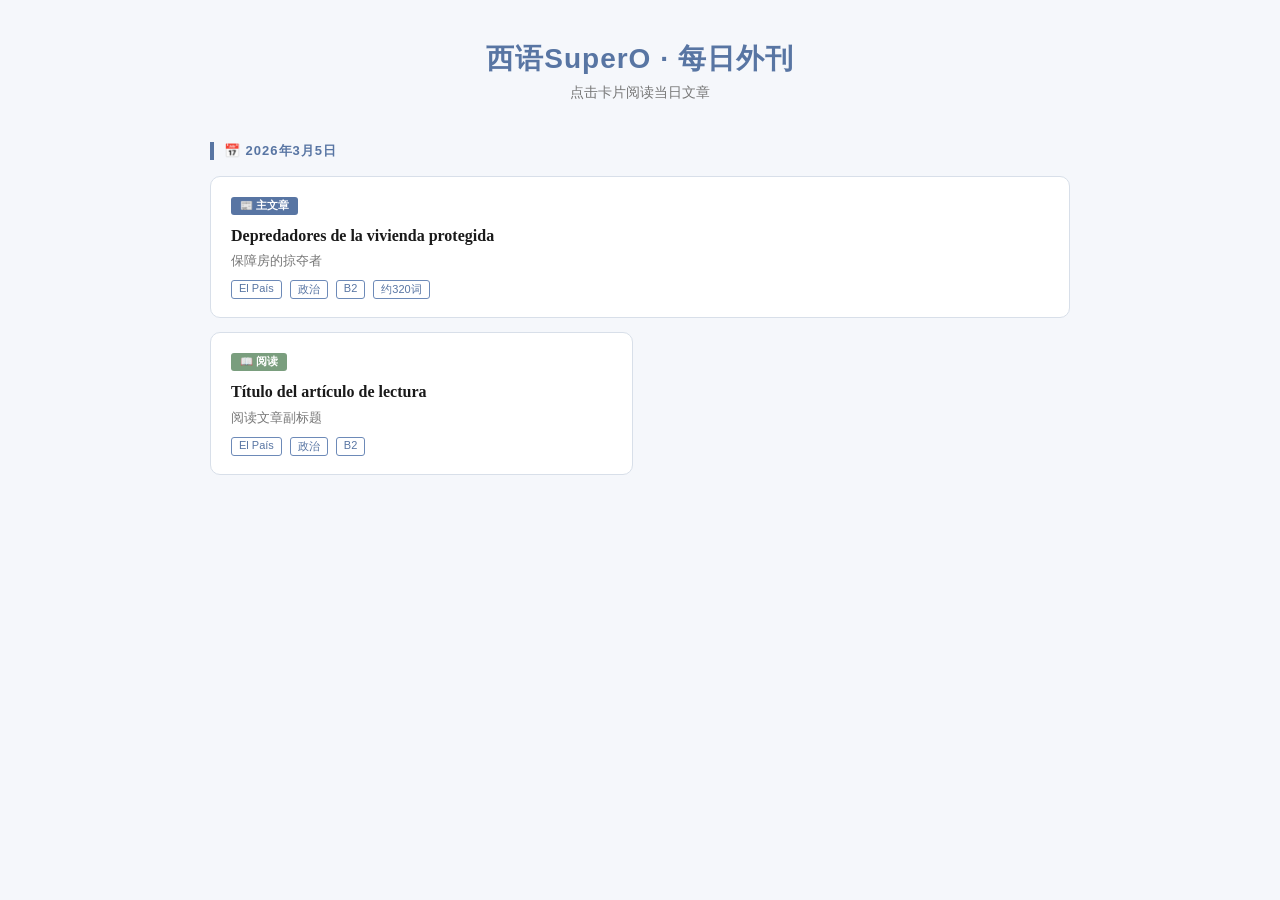
==== index.html @ 695f02c0 "Add files via upload" ====
<!DOCTYPE html>
<html lang="zh">
<head>
  <meta charset="UTF-8"/>
  <meta name="viewport" content="width=device-width, initial-scale=1.0"/>
  <title>西语SuperO · 每日外刊</title>
  <style>
    :root {
      --brand:   #5875a3;
      --accent:  #6d8ab8;
      --border:  #d8dfe9;
      --bg:      #f5f7fb;
      --text:    #1a1a1a;
      --muted:   #777;
      --font-zh: 'PingFang SC', 'Hiragino Sans GB', 'Microsoft YaHei', sans-serif;
      --font-es: 'Georgia', 'Times New Roman', serif;
    }

    * { box-sizing: border-box; margin: 0; padding: 0; }

    body {
      font-family: var(--font-zh);
      background: var(--bg);
      color: var(--text);
      min-height: 100vh;
      padding: 40px 20px;
    }

    /* ── 顶部标题 ── */
    .site-header {
      text-align: center;
      margin-bottom: 40px;
    }

    .site-title {
      font-size: 28px;
      font-weight: 700;
      color: var(--brand);
      letter-spacing: 1px;
    }

    .site-sub {
      font-size: 14px;
      color: var(--muted);
      margin-top: 6px;
    }

    /* ── 每日一组 ── */
    .day-group {
      max-width: 860px;
      margin: 0 auto 48px auto;
    }

    .day-label {
      font-size: 13px;
      font-weight: 700;
      color: var(--brand);
      border-left: 4px solid var(--brand);
      padding-left: 10px;
      margin-bottom: 16px;
      letter-spacing: 1px;
    }

    /* ── 卡片网格 ── */
    .card-grid {
      display: grid;
      grid-template-columns: 1fr 1fr;
      gap: 14px;
    }

    /* 主文章卡片占满整行 */
    .card.main { grid-column: 1 / -1; }

    .card {
      background: #fff;
      border: 1px solid var(--border);
      border-radius: 10px;
      padding: 18px 20px;
      text-decoration: none;
      color: inherit;
      display: block;
      transition: box-shadow 0.2s, transform 0.2s;
      position: relative;
    }

    .card:hover {
      box-shadow: 0 4px 18px rgba(88,117,163,0.15);
      transform: translateY(-2px);
    }

    .card-type {
      font-size: 10.5px;
      font-weight: 700;
      color: #fff;
      padding: 2px 9px;
      border-radius: 3px;
      display: inline-block;
      margin-bottom: 10px;
    }

    .card-type.main-tag   { background: var(--brand); }
    .card-type.read-tag   { background: #7a9e7e; }

    .card-title-es {
      font-family: var(--font-es);
      font-size: 16px;
      font-weight: 700;
      line-height: 1.4;
      margin-bottom: 5px;
      color: var(--text);
    }

    .card-title-zh {
      font-size: 13px;
      color: var(--muted);
      margin-bottom: 10px;
    }

    .card-meta {
      display: flex;
      gap: 8px;
      flex-wrap: wrap;
    }

    .meta-tag {
      font-size: 11px;
      color: var(--brand);
      border: 1px solid var(--accent);
      padding: 1px 7px;
      border-radius: 3px;
    }

    /* ── 空状态 ── */
    .empty {
      text-align: center;
      color: var(--muted);
      font-size: 14px;
      padding: 60px 0;
    }
  </style>
</head>
<body>

<header class="site-header">
  <div class="site-title">西语SuperO · 每日外刊</div>
  <div class="site-sub">点击卡片阅读当日文章</div>
</header>

<div id="home-body"></div>

<script>
  // ── 在这里登记每一期的文章 ──────────────────────────────
  // 每新增一期，在最前面加一个对象即可
  const ISSUES = [
    {
      date: "2026年3月5日",
      main: "001",          // articles/001.json
      readings: ["001", "002", "003", "004"]  // reading-articles/001~004.json
    }
    // 下一期：
    // {
    //   date: "2026年3月6日",
    //   main: "002",
    //   readings: ["005", "006", "007", "008"]
    // }
  ];
  // ────────────────────────────────────────────────────────

  async function loadCard(type, file) {
    const folder = type === 'main' ? 'articles' : 'reading-articles';
    const res    = await fetch(`${folder}/${file}.json`);
    return res.json();
  }

  async function buildHome() {
    const container = document.getElementById('home-body');

    for (const issue of ISSUES) {
      const group = document.createElement('div');
      group.className = 'day-group';
      group.innerHTML = `<div class="day-label">📅 ${issue.date}</div>`;

      const grid = document.createElement('div');
      grid.className = 'card-grid';

      // 主文章
      try {
        const data = await loadCard('main', issue.main);
        const a    = document.createElement('a');
        a.className = 'card main';
        a.href      = `index.html?article=${issue.main}`;
        a.innerHTML = `
          <span class="card-type main-tag">📰 主文章</span>
          <div class="card-title-es">${data.title}</div>
          <div class="card-title-zh">${data.subtitle}</div>
          <div class="card-meta">
            <span class="meta-tag">${data.source}</span>
            <span class="meta-tag">${data.category}</span>
            <span class="meta-tag">${data.difficulty}</span>
            <span class="meta-tag">${data.wordCount}</span>
          </div>`;
        grid.appendChild(a);
      } catch(e) { console.warn('主文章加载失败', issue.main); }

      // 4篇阅读
      for (const file of issue.readings) {
        try {
          const data = await loadCard('reading', file);
          const a    = document.createElement('a');
          a.className = 'card';
          a.href      = `reading.html?article=${file}`;
          a.innerHTML = `
            <span class="card-type read-tag">📖 阅读</span>
            <div class="card-title-es">${data.title}</div>
            <div class="card-title-zh">${data.subtitle}</div>
            <div class="card-meta">
              <span class="meta-tag">${data.source}</span>
              <span class="meta-tag">${data.category}</span>
              <span class="meta-tag">${data.difficulty}</span>
            </div>`;
          grid.appendChild(a);
        } catch(e) { console.warn('阅读文章加载失败', file); }
      }

      group.appendChild(grid);
      container.appendChild(group);
    }
  }

  buildHome();
</script>
</body>
</html>
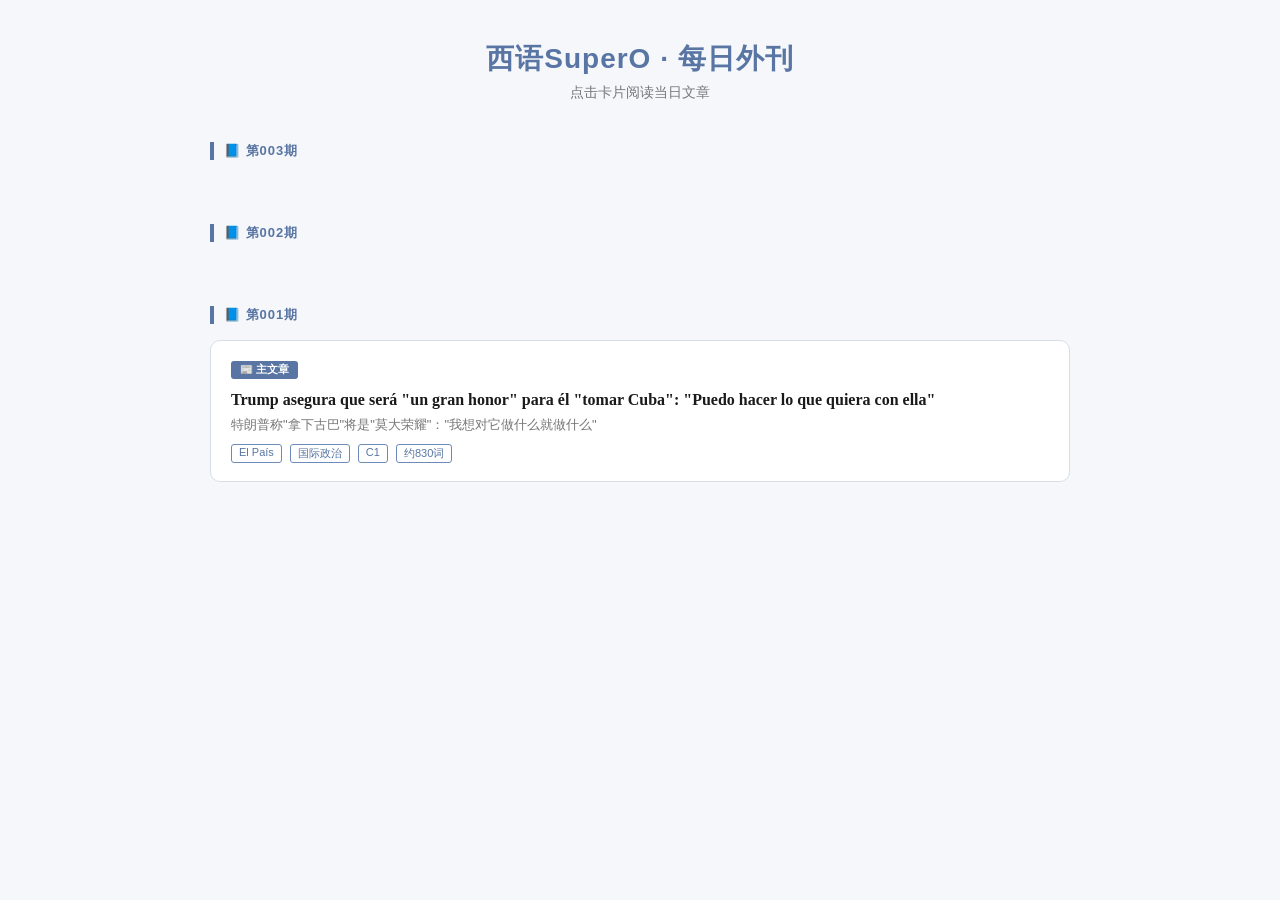
==== commit 4a372370: "更新首页期数显示" ====
--- a/index.html
+++ b/index.html
@@ -152,18 +152,22 @@
   // ── 在这里登记每一期的文章 ──────────────────────────────
   // 每新增一期，在最前面加一个对象即可
   const ISSUES = [
-    {
-      date: "2026年3月5日",
-      main: "001",          // articles/001.json
-      readings: ["001", "002", "003", "004"]  // reading-articles/001~004.json
-    }
-    // 下一期：
-    // {
-    //   date: "2026年3月6日",
-    //   main: "002",
-    //   readings: ["005", "006", "007", "008"]
-    // }
-  ];
+  {
+    label: "第003期",
+    main: "003",
+    readings: ["003-1", "003-2", "003-3", "003-4"]
+  },
+  {
+    label: "第002期",
+    main: "002",
+    readings: ["002-1", "002-2", "002-3", "002-4"]
+  },
+  {
+    label: "第001期",
+    main: "001",
+    readings: ["001-1", "001-2", "001-3", "001-4"]
+  }
+];
   // ────────────────────────────────────────────────────────
 
   async function loadCard(type, file) {
@@ -178,7 +182,7 @@
     for (const issue of ISSUES) {
       const group = document.createElement('div');
       group.className = 'day-group';
-      group.innerHTML = `<div class="day-label">📅 ${issue.date}</div>`;
+      group.innerHTML = `<div class="day-label">📘 ${issue.label}</div>`;
 
       const grid = document.createElement('div');
       grid.className = 'card-grid';
@@ -188,7 +192,7 @@
         const data = await loadCard('main', issue.main);
         const a    = document.createElement('a');
         a.className = 'card main';
-        a.href      = `index.html?article=${issue.main}`;
+        a.href      = `article.html?article=${issue.main}`;
         a.innerHTML = `
           <span class="card-type main-tag">📰 主文章</span>
           <div class="card-title-es">${data.title}</div>
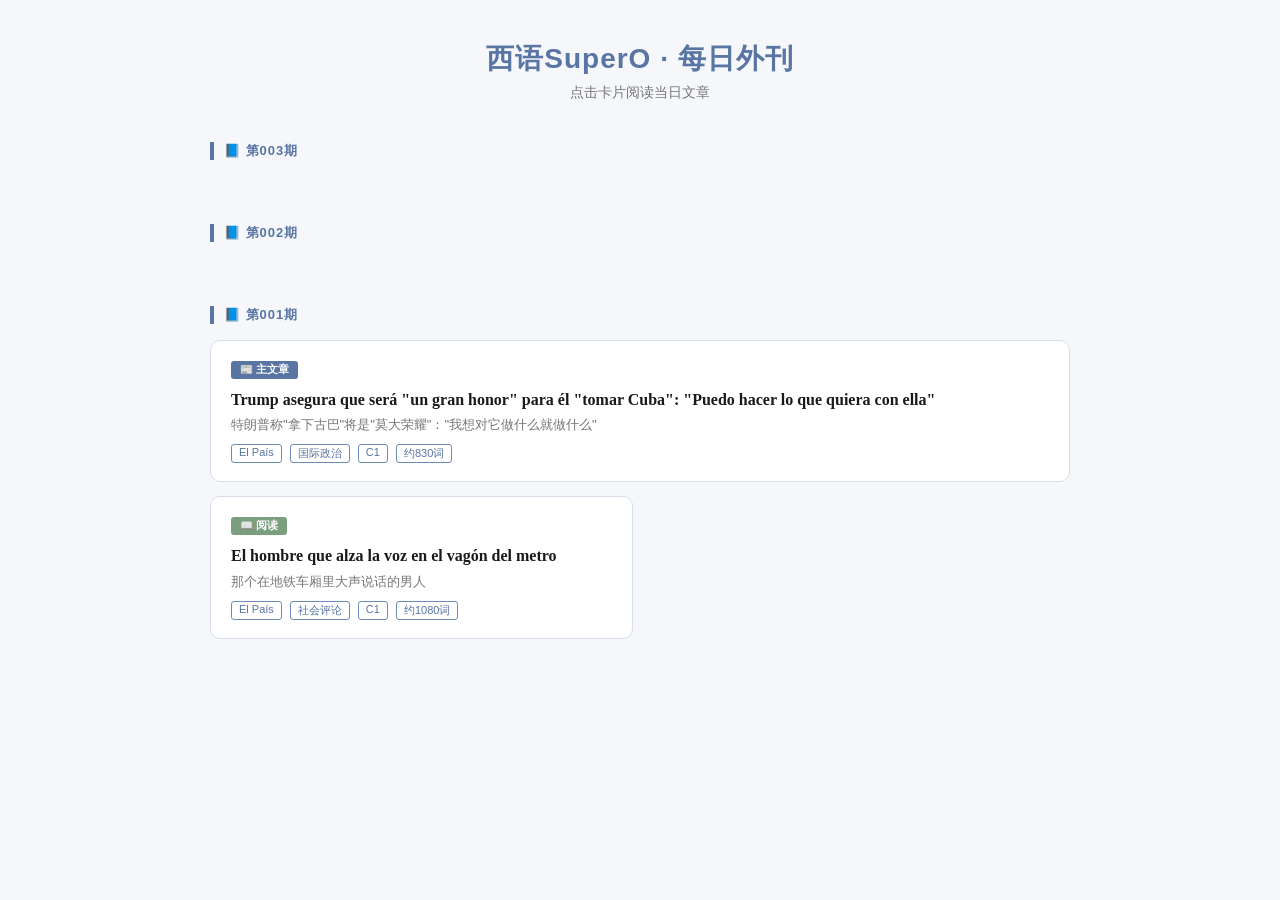
==== commit 5c860f57: "加入wordcount的json" ====
--- a/index.html
+++ b/index.html
@@ -221,6 +221,7 @@
               <span class="meta-tag">${data.source}</span>
               <span class="meta-tag">${data.category}</span>
               <span class="meta-tag">${data.difficulty}</span>
+              <span class="meta-tag">${data.wordCount}</span>
             </div>`;
           grid.appendChild(a);
         } catch(e) { console.warn('阅读文章加载失败', file); }
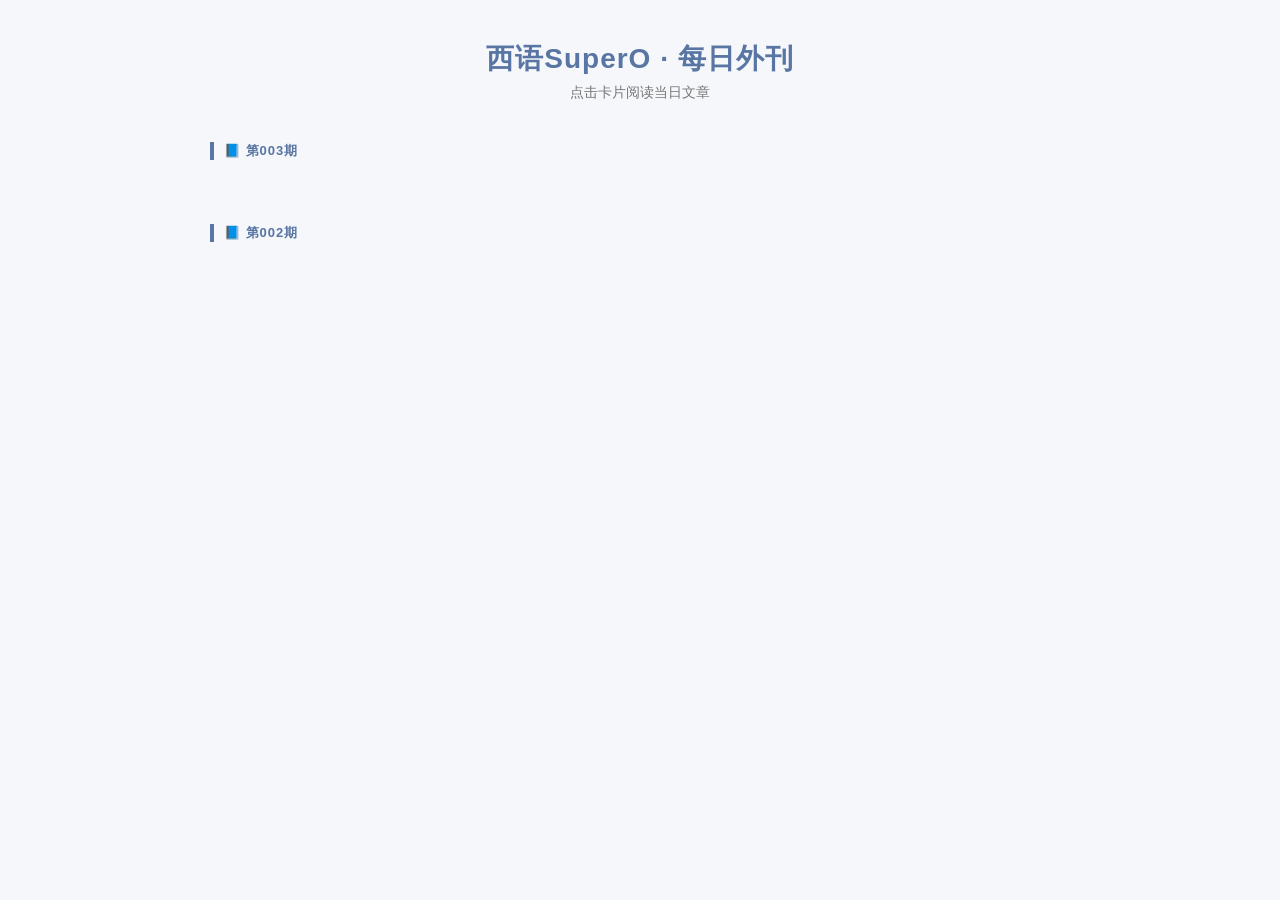
==== commit 6b5e8ad9: "整体大修" ====
--- a/index.html
+++ b/index.html
@@ -151,23 +151,25 @@
 <script>
   // ── 在这里登记每一期的文章 ──────────────────────────────
   // 每新增一期，在最前面加一个对象即可
+  // mains：当期3篇主文章的文件名数组，排序为 001-1 / 001-2 / 001-3
+  // readings：副文章模块保留，暂不填内容则传空数组 []
   const ISSUES = [
-  {
-    label: "第003期",
-    main: "003",
-    readings: ["003-1", "003-2", "003-3", "003-4"]
-  },
-  {
-    label: "第002期",
-    main: "002",
-    readings: ["002-1", "002-2", "002-3", "002-4"]
-  },
-  {
-    label: "第001期",
-    main: "001",
-    readings: ["001-1", "001-2", "001-3", "001-4"]
-  }
-];
+    {
+      label: "第003期",
+      mains: ["003-1", "003-2", "003-3"],
+      readings: ["003-r1", "003-r2", "003-r3", "003-r4"]
+    },
+    {
+      label: "第002期",
+      mains: ["002-1", "002-2", "002-3"],
+      readings: ["002-r1", "002-r2", "002-r3", "002-r4"]
+    },
+    {
+      label: "第001期",
+      mains: ["001-1", "001-2", "001-3"],
+      readings: ["001-r1", "001-r2", "001-r3", "001-r4"]
+    }
+  ];
   // ────────────────────────────────────────────────────────
 
   async function loadCard(type, file) {
@@ -187,26 +189,28 @@
       const grid = document.createElement('div');
       grid.className = 'card-grid';
 
-      // 主文章
-      try {
-        const data = await loadCard('main', issue.main);
-        const a    = document.createElement('a');
-        a.className = 'card main';
-        a.href      = `article.html?article=${issue.main}`;
-        a.innerHTML = `
-          <span class="card-type main-tag">📰 主文章</span>
-          <div class="card-title-es">${data.title}</div>
-          <div class="card-title-zh">${data.subtitle}</div>
-          <div class="card-meta">
-            <span class="meta-tag">${data.source}</span>
-            <span class="meta-tag">${data.category}</span>
-            <span class="meta-tag">${data.difficulty}</span>
-            <span class="meta-tag">${data.wordCount}</span>
-          </div>`;
-        grid.appendChild(a);
-      } catch(e) { console.warn('主文章加载失败', issue.main); }
-
-      // 4篇阅读
+      // 3篇主文章，每篇各占整行
+      for (const file of issue.mains) {
+        try {
+          const data = await loadCard('main', file);
+          const a    = document.createElement('a');
+          a.className = 'card main';
+          a.href      = `article.html?article=${file}`;
+          a.innerHTML = `
+            <span class="card-type main-tag">📰 主文章</span>
+            <div class="card-title-es">${data.title}</div>
+            <div class="card-title-zh">${data.subtitle}</div>
+            <div class="card-meta">
+              <span class="meta-tag">${data.source}</span>
+              <span class="meta-tag">${data.category}</span>
+              <span class="meta-tag">${data.difficulty}</span>
+              <span class="meta-tag">${data.wordCount}</span>
+            </div>`;
+          grid.appendChild(a);
+        } catch(e) { console.warn('主文章加载失败', file); }
+      }
+
+      // 副文章模块保留，readings 为空数组时自动跳过
       for (const file of issue.readings) {
         try {
           const data = await loadCard('reading', file);
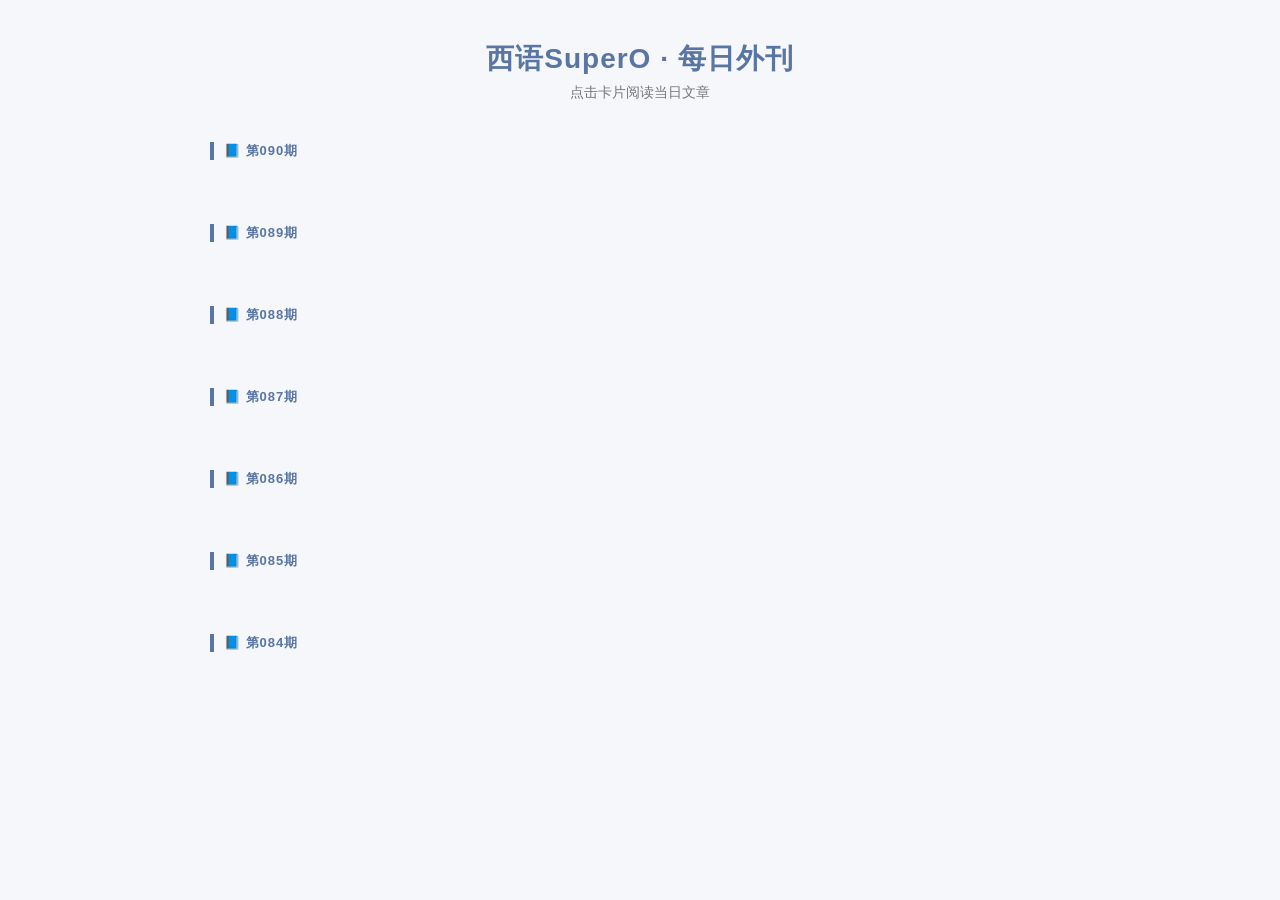
==== commit 67e2f23f: "90天目录" ====
--- a/index.html
+++ b/index.html
@@ -26,7 +26,6 @@
       padding: 40px 20px;
     }
 
-    /* ── 顶部标题 ── */
     .site-header {
       text-align: center;
       margin-bottom: 40px;
@@ -45,7 +44,6 @@
       margin-top: 6px;
     }
 
-    /* ── 每日一组 ── */
     .day-group {
       max-width: 860px;
       margin: 0 auto 48px auto;
@@ -61,15 +59,11 @@
       letter-spacing: 1px;
     }
 
-    /* ── 卡片网格 ── */
     .card-grid {
       display: grid;
       grid-template-columns: 1fr 1fr;
       gap: 14px;
     }
-
-    /* 主文章卡片占满整行 */
-    .card.main { grid-column: 1 / -1; }
 
     .card {
       background: #fff;
@@ -80,7 +74,7 @@
       color: inherit;
       display: block;
       transition: box-shadow 0.2s, transform 0.2s;
-      position: relative;
+      grid-column: 1 / -1;
     }
 
     .card:hover {
@@ -92,14 +86,12 @@
       font-size: 10.5px;
       font-weight: 700;
       color: #fff;
+      background: var(--brand);
       padding: 2px 9px;
       border-radius: 3px;
       display: inline-block;
       margin-bottom: 10px;
     }
-
-    .card-type.main-tag   { background: var(--brand); }
-    .card-type.read-tag   { background: #7a9e7e; }
 
     .card-title-es {
       font-family: var(--font-es);
@@ -130,7 +122,6 @@
       border-radius: 3px;
     }
 
-    /* ── 空状态 ── */
     .empty {
       text-align: center;
       color: var(--muted);
@@ -149,55 +140,58 @@
 <div id="home-body"></div>
 
 <script>
-  // ── 在这里登记每一期的文章 ──────────────────────────────
-  // 每新增一期，在最前面加一个对象即可
-  // mains：当期3篇主文章的文件名数组，排序为 001-1 / 001-2 / 001-3
-  // readings：副文章模块保留，暂不填内容则传空数组 []
-  const ISSUES = [
-    {
-      label: "第003期",
-      mains: ["003-1", "003-2", "003-3"],
-      readings: ["003-r1", "003-r2", "003-r3", "003-r4"]
-    },
-    {
-      label: "第002期",
-      mains: ["002-1", "002-2", "002-3"],
-      readings: ["002-r1", "002-r2", "002-r3", "002-r4"]
-    },
-    {
-      label: "第001期",
-      mains: ["001-1", "001-2", "001-3"],
-      readings: ["001-r1", "001-r2", "001-r3", "001-r4"]
-    }
-  ];
-  // ────────────────────────────────────────────────────────
-
-  async function loadCard(type, file) {
-    const folder = type === 'main' ? 'articles' : 'reading-articles';
-    const res    = await fetch(`${folder}/${file}.json`);
-    return res.json();
+  // 从文件名提取期号，例如 "003-1" → "003"
+  function getIssueNumber(filename) {
+    return filename.split('-')[0];
+  }
+
+  // "003" → "第003期"
+  function formatLabel(issueNum) {
+    return `第${issueNum}期`;
   }
 
   async function buildHome() {
     const container = document.getElementById('home-body');
 
-    for (const issue of ISSUES) {
+    // 1. 读取 index.json 获取所有文件名
+    let files = [];
+    try {
+      const res = await fetch('index.json');
+      files = await res.json();
+    } catch(e) {
+      container.innerHTML = '<div class="empty">暂无内容</div>';
+      return;
+    }
+
+    // 2. 按期号分组，保持顺序
+    const groupMap = new Map();
+    for (const file of files) {
+      const issueNum = getIssueNumber(file);
+      if (!groupMap.has(issueNum)) {
+        groupMap.set(issueNum, []);
+      }
+      groupMap.get(issueNum).push(file);
+    }
+
+    // 3. 逐组渲染
+    for (const [issueNum, fileList] of groupMap) {
       const group = document.createElement('div');
       group.className = 'day-group';
-      group.innerHTML = `<div class="day-label">📘 ${issue.label}</div>`;
+      group.innerHTML = `<div class="day-label">📘 ${formatLabel(issueNum)}</div>`;
 
       const grid = document.createElement('div');
       grid.className = 'card-grid';
 
-      // 3篇主文章，每篇各占整行
-      for (const file of issue.mains) {
+      for (const file of fileList) {
         try {
-          const data = await loadCard('main', file);
-          const a    = document.createElement('a');
-          a.className = 'card main';
+          const res  = await fetch(`articles/${file}.json`);
+          const data = await res.json();
+
+          const a = document.createElement('a');
+          a.className = 'card';
           a.href      = `article.html?article=${file}`;
           a.innerHTML = `
-            <span class="card-type main-tag">📰 主文章</span>
+            <span class="card-type">📰 主文章</span>
             <div class="card-title-es">${data.title}</div>
             <div class="card-title-zh">${data.subtitle}</div>
             <div class="card-meta">
@@ -207,28 +201,9 @@
               <span class="meta-tag">${data.wordCount}</span>
             </div>`;
           grid.appendChild(a);
-        } catch(e) { console.warn('主文章加载失败', file); }
-      }
-
-      // 副文章模块保留，readings 为空数组时自动跳过
-      for (const file of issue.readings) {
-        try {
-          const data = await loadCard('reading', file);
-          const a    = document.createElement('a');
-          a.className = 'card';
-          a.href      = `reading.html?article=${file}`;
-          a.innerHTML = `
-            <span class="card-type read-tag">📖 阅读</span>
-            <div class="card-title-es">${data.title}</div>
-            <div class="card-title-zh">${data.subtitle}</div>
-            <div class="card-meta">
-              <span class="meta-tag">${data.source}</span>
-              <span class="meta-tag">${data.category}</span>
-              <span class="meta-tag">${data.difficulty}</span>
-              <span class="meta-tag">${data.wordCount}</span>
-            </div>`;
-          grid.appendChild(a);
-        } catch(e) { console.warn('阅读文章加载失败', file); }
+        } catch(e) {
+          console.warn('文章加载失败:', file);
+        }
       }
 
       group.appendChild(grid);
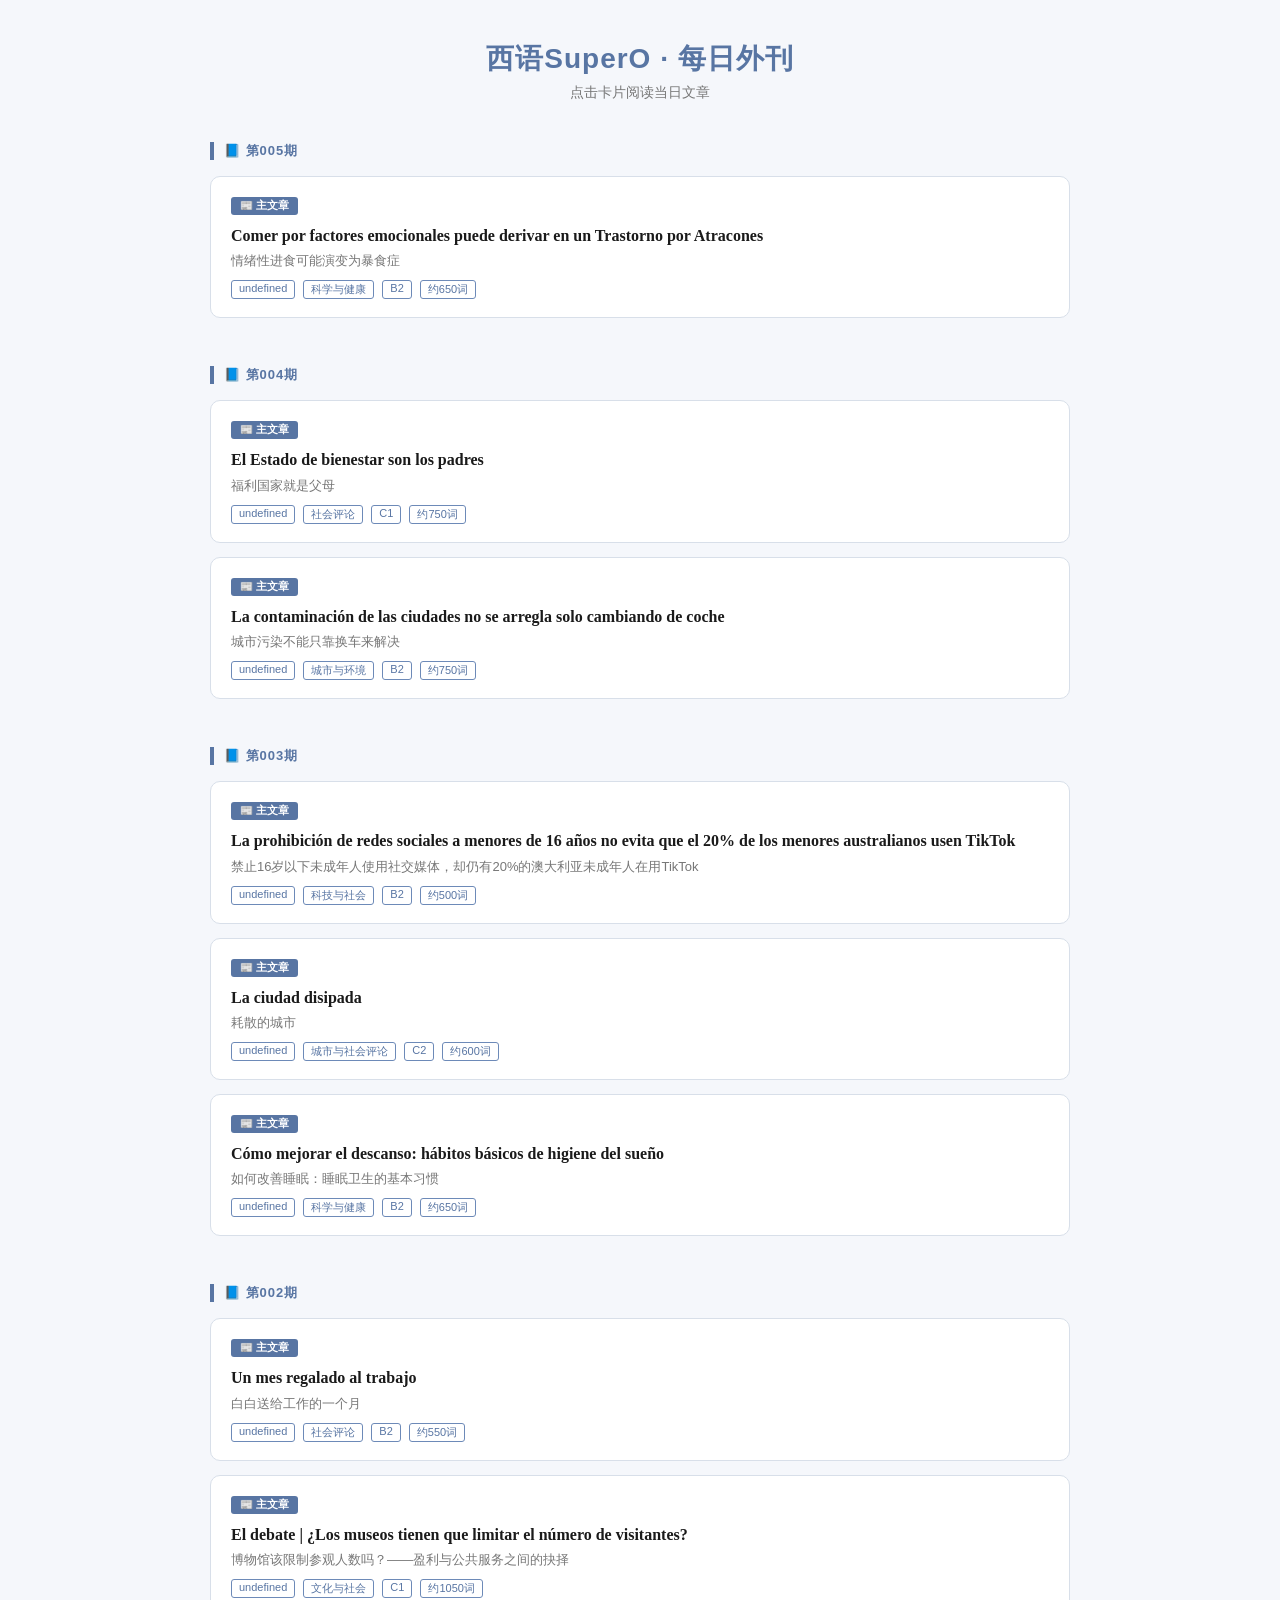
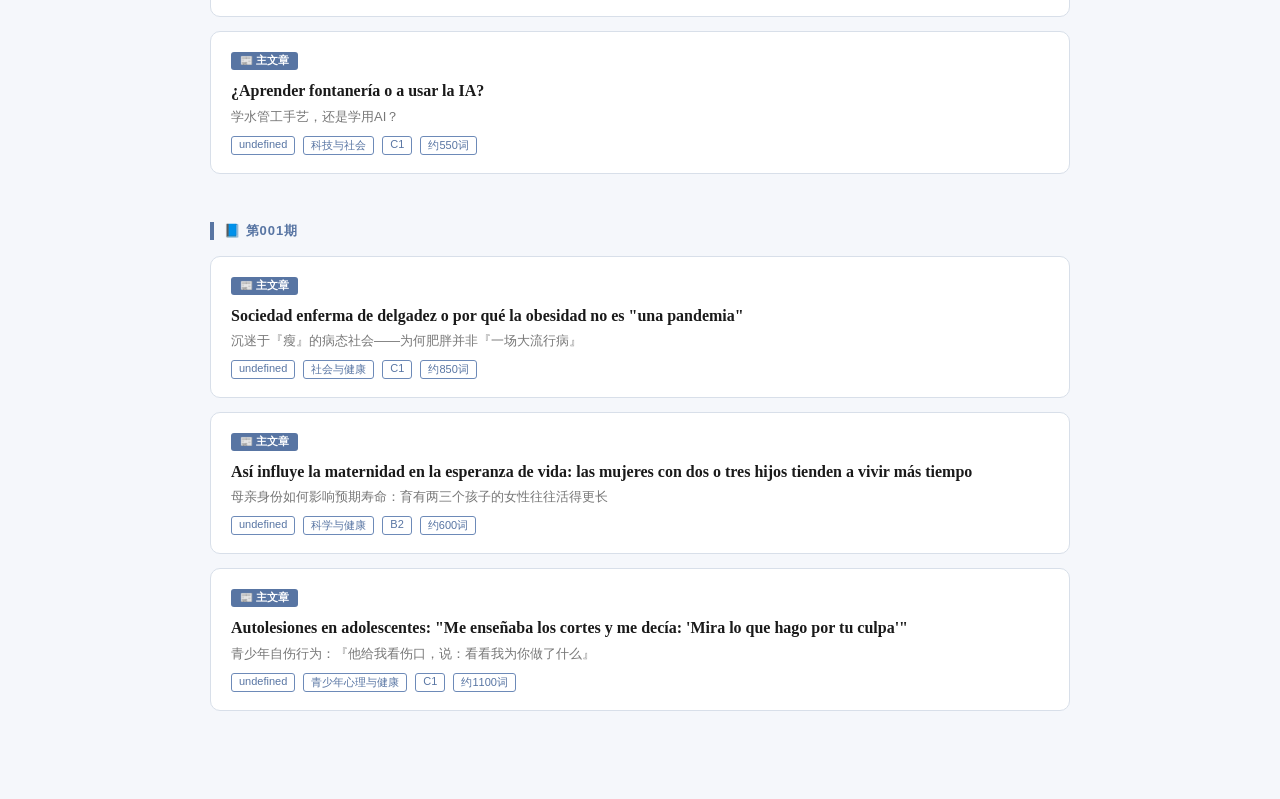
==== commit a21860ac: "序号出现" ====
--- a/index.html
+++ b/index.html
@@ -128,6 +128,13 @@
       font-size: 14px;
       padding: 60px 0;
     }
+
+    .loading {
+      text-align: center;
+      color: var(--muted);
+      font-size: 14px;
+      padding: 60px 0;
+    }
   </style>
 </head>
 <body>
@@ -137,15 +144,15 @@
   <div class="site-sub">点击卡片阅读当日文章</div>
 </header>
 
-<div id="home-body"></div>
+<div id="home-body">
+  <div class="loading">加载中…</div>
+</div>
 
 <script>
-  // 从文件名提取期号，例如 "003-1" → "003"
   function getIssueNumber(filename) {
     return filename.split('-')[0];
   }
 
-  // "003" → "第003期"
   function formatLabel(issueNum) {
     return `第${issueNum}期`;
   }
@@ -153,7 +160,7 @@
   async function buildHome() {
     const container = document.getElementById('home-body');
 
-    // 1. 读取 index.json 获取所有文件名
+    // 1. 读取 index.json
     let files = [];
     try {
       const res = await fetch('index.json');
@@ -163,18 +170,40 @@
       return;
     }
 
-    // 2. 按期号分组，保持顺序
+    // 2. 并行 fetch 所有文章
+    const results = await Promise.all(
+      files.map(async (file) => {
+        try {
+          const res = await fetch(`articles/${file}.json`);
+          if (!res.ok) return { file, data: null };
+          const data = await res.json();
+          return { file, data };
+        } catch(e) {
+          return { file, data: null };
+        }
+      })
+    );
+
+    // 3. 按期号分组，失败的直接丢弃
     const groupMap = new Map();
-    for (const file of files) {
+    for (const { file, data } of results) {
+      if (!data) continue;
       const issueNum = getIssueNumber(file);
-      if (!groupMap.has(issueNum)) {
-        groupMap.set(issueNum, []);
-      }
-      groupMap.get(issueNum).push(file);
-    }
-
-    // 3. 逐组渲染
-    for (const [issueNum, fileList] of groupMap) {
+      if (!groupMap.has(issueNum)) groupMap.set(issueNum, []);
+      groupMap.get(issueNum).push({ file, data });
+    }
+
+    // 4. 清空 loading
+    container.innerHTML = '';
+
+    // 5. 没有任何内容
+    if (groupMap.size === 0) {
+      container.innerHTML = '<div class="empty">暂无内容</div>';
+      return;
+    }
+
+    // 6. 渲染每一期
+    for (const [issueNum, articles] of groupMap) {
       const group = document.createElement('div');
       group.className = 'day-group';
       group.innerHTML = `<div class="day-label">📘 ${formatLabel(issueNum)}</div>`;
@@ -182,28 +211,21 @@
       const grid = document.createElement('div');
       grid.className = 'card-grid';
 
-      for (const file of fileList) {
-        try {
-          const res  = await fetch(`articles/${file}.json`);
-          const data = await res.json();
-
-          const a = document.createElement('a');
-          a.className = 'card';
-          a.href      = `article.html?article=${file}`;
-          a.innerHTML = `
-            <span class="card-type">📰 主文章</span>
-            <div class="card-title-es">${data.title}</div>
-            <div class="card-title-zh">${data.subtitle}</div>
-            <div class="card-meta">
-              <span class="meta-tag">${data.source}</span>
-              <span class="meta-tag">${data.category}</span>
-              <span class="meta-tag">${data.difficulty}</span>
-              <span class="meta-tag">${data.wordCount}</span>
-            </div>`;
-          grid.appendChild(a);
-        } catch(e) {
-          console.warn('文章加载失败:', file);
-        }
+      for (const { file, data } of articles) {
+        const a = document.createElement('a');
+        a.className = 'card';
+        a.href      = `article.html?article=${file}`;
+        a.innerHTML = `
+          <span class="card-type">📰 主文章</span>
+          <div class="card-title-es">${data.title}</div>
+          <div class="card-title-zh">${data.subtitle}</div>
+          <div class="card-meta">
+            <span class="meta-tag">${data.source}</span>
+            <span class="meta-tag">${data.category}</span>
+            <span class="meta-tag">${data.difficulty}</span>
+            <span class="meta-tag">${data.wordCount}</span>
+          </div>`;
+        grid.appendChild(a);
       }
 
       group.appendChild(grid);
